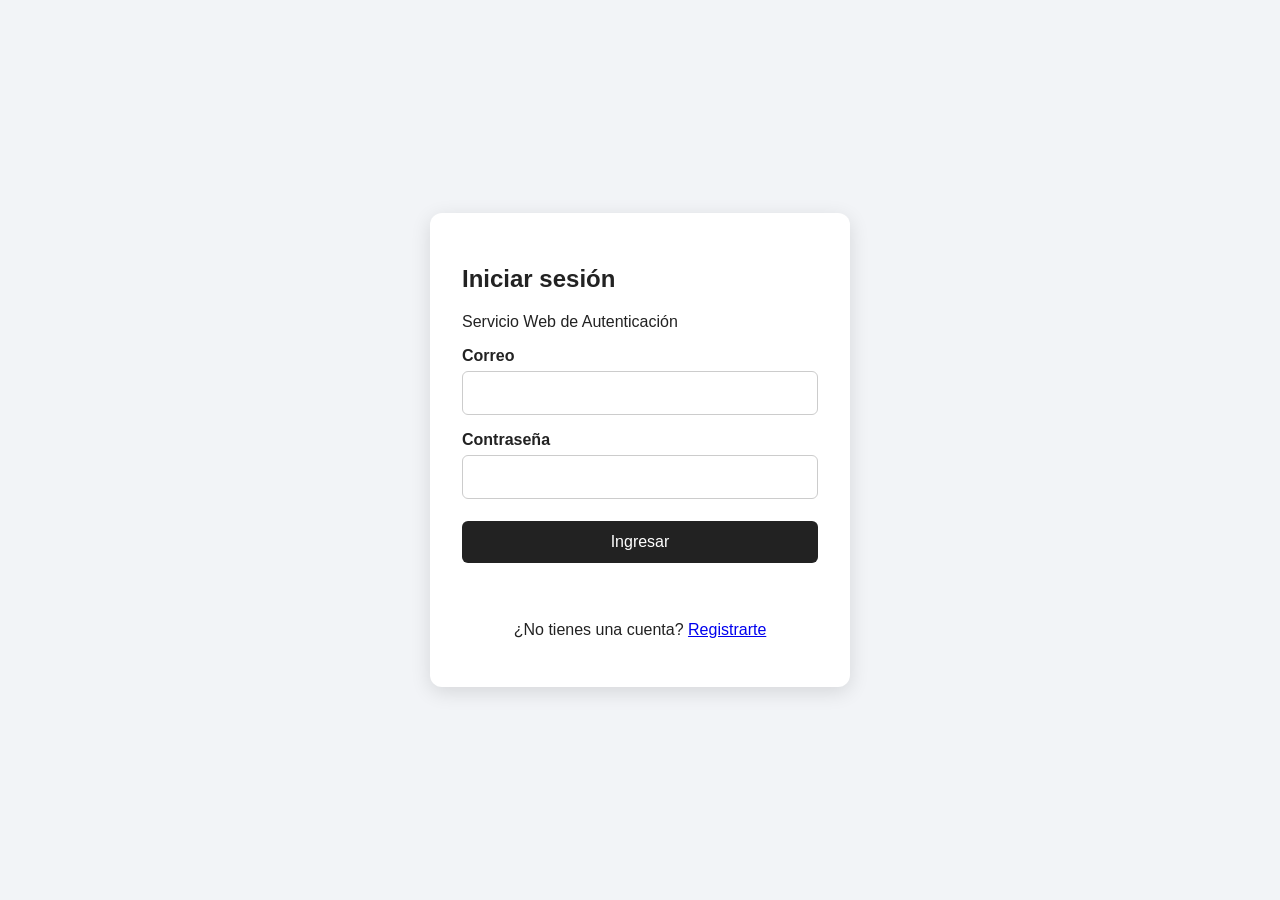
==== frontend/src/main/webapp/index.html @ c3def380 "Inicializar proyecto" ====
<!DOCTYPE html>
<html lang="es">
<head>
<meta charset="UTF-8">
<meta name="viewport" content="width=device-width, initial-scale=1.0">
<title>Inicio de sesión</title>
<link rel="stylesheet" href="css/estilos.css">
</head>
<body>
<main class="contenedor">
<section class="tarjeta">
<h1>Iniciar sesión</h1>
<p>Servicio Web de Autenticación</p>
<form id="loginForm">
<label for="correo">Correo</label>
<input id="correo" type="email" required>
<label for="password">Contraseña</label>
<input id="password" type="password" required>
<button type="submit">Ingresar</button>
</form>
<div id="mensaje"></div>
<p class="enlace">¿No tienes una cuenta? <a href="registro.html">Registrarte</a></p>
</section>
</main>
<script src="js/login.js"></script>
</body>
</html>
---- frontend/src/main/webapp/css/estilos.css ----
* { box-sizing: border-box; }
body { margin:0; font-family:Arial,sans-serif; background:#f2f4f7; color:#222; }
.contenedor { min-height:100vh; display:flex; align-items:center; justify-content:center; padding:20px; }
.tarjeta { width:100%; max-width:420px; background:white; padding:32px; border-radius:12px; box-shadow:0 5px 20px rgba(0,0,0,.12); }
label { display:block; margin-top:16px; margin-bottom:6px; font-weight:bold; }
input { width:100%; padding:12px; border:1px solid #ccc; border-radius:6px; font-size:16px; }
button { width:100%; margin-top:22px; padding:12px; border:0; border-radius:6px; cursor:pointer; font-size:16px; background:#222; color:white; }
#mensaje { margin-top:18px; padding:10px; border-radius:6px; }
.exito { background:#e7f6e7; color:#176b17; }
.error { background:#fde8e8; color:#a11; }
.enlace { margin-top:20px; text-align:center; }
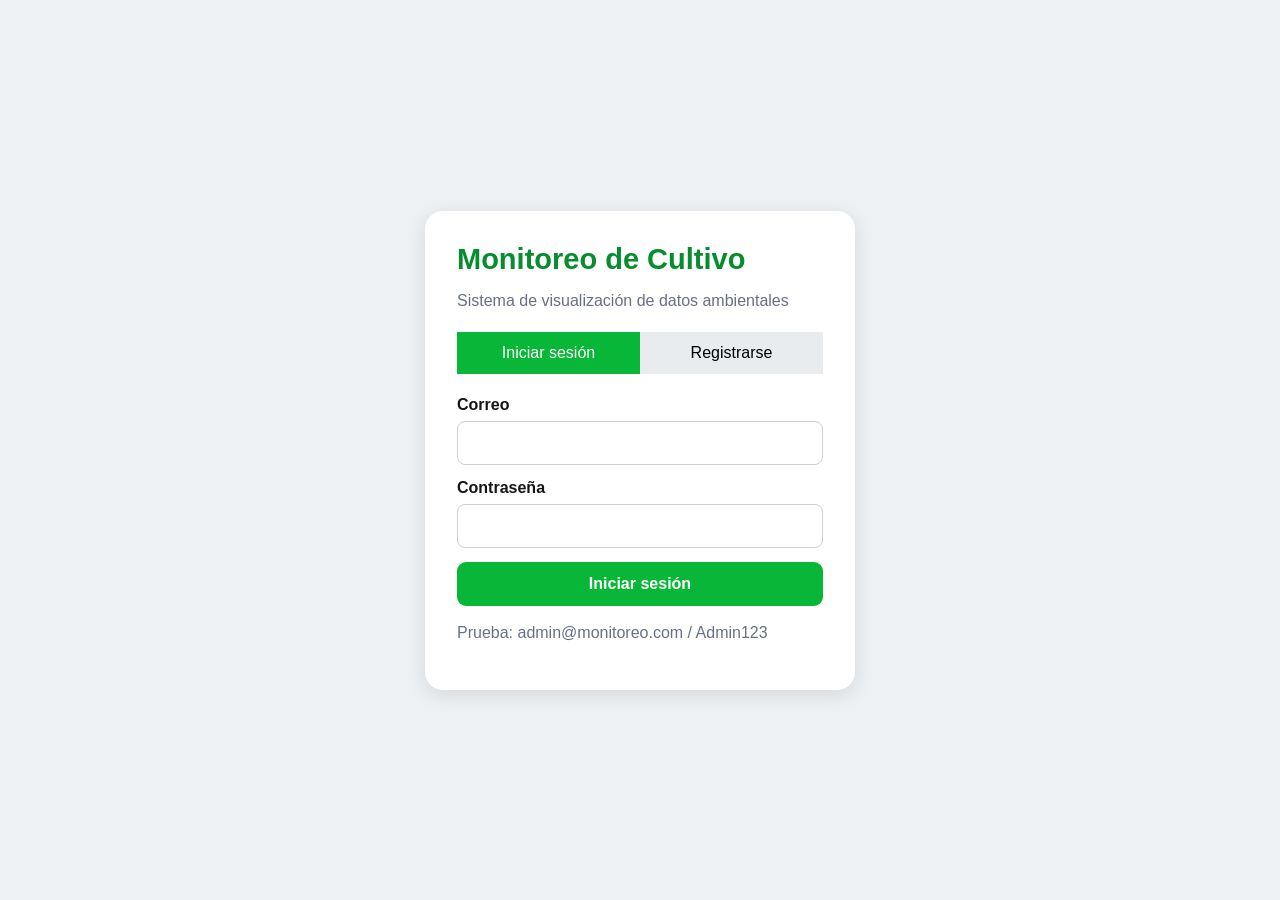
==== commit 4c3269a1: "Proyecto final" ====
--- a/frontend/src/main/webapp/index.html
+++ b/frontend/src/main/webapp/index.html
@@ -1,27 +1,13 @@
 <!DOCTYPE html>
 <html lang="es">
 <head>
-<meta charset="UTF-8">
-<meta name="viewport" content="width=device-width, initial-scale=1.0">
-<title>Inicio de sesión</title>
-<link rel="stylesheet" href="css/estilos.css">
+    <meta charset="UTF-8">
+    <meta name="viewport" content="width=device-width, initial-scale=1.0">
+    <title>Monitoreo de Cultivo Medicinal</title>
+    <link rel="stylesheet" href="css/styles.css">
 </head>
 <body>
-<main class="contenedor">
-<section class="tarjeta">
-<h1>Iniciar sesión</h1>
-<p>Servicio Web de Autenticación</p>
-<form id="loginForm">
-<label for="correo">Correo</label>
-<input id="correo" type="email" required>
-<label for="password">Contraseña</label>
-<input id="password" type="password" required>
-<button type="submit">Ingresar</button>
-</form>
-<div id="mensaje"></div>
-<p class="enlace">¿No tienes una cuenta? <a href="registro.html">Registrarte</a></p>
-</section>
-</main>
-<script src="js/login.js"></script>
+<div id="app"></div>
+<script src="js/app.js"></script>
 </body>
 </html>
--- a/frontend/src/main/webapp/css/styles.css
+++ b/frontend/src/main/webapp/css/styles.css
@@ -0,0 +1,119 @@
+* { box-sizing: border-box; }
+body {
+    margin: 0;
+    font-family: Arial, Helvetica, sans-serif;
+    background: #f2f3f5;
+    color: #161616;
+}
+button, input, select { font: inherit; }
+button { cursor: pointer; }
+.layout { display: flex; min-height: 100vh; }
+.sidebar {
+    width: 286px;
+    background: #058b2c;
+    color: white;
+    position: fixed;
+    top: 0; bottom: 0; left: 0;
+}
+.brand {
+    height: 78px;
+    padding: 0 20px;
+    display: flex;
+    align-items: center;
+    font-size: 28px;
+    font-weight: 700;
+    background: #087f2a;
+}
+.nav button {
+    width: 100%;
+    padding: 20px 24px;
+    background: transparent;
+    color: white;
+    border: 0;
+    border-bottom: 1px solid rgba(255,255,255,.22);
+    text-align: left;
+    font-size: 18px;
+}
+.nav button.active { background: #0ab83a; }
+.main { margin-left: 286px; width: calc(100% - 286px); padding: 28px 24px; }
+.topbar { display:flex; justify-content:space-between; align-items:center; gap:15px; }
+h1 { margin: 0 0 28px; font-size: 31px; }
+h2 { margin: 0 0 18px; }
+.btn {
+    border: 0;
+    border-radius: 9px;
+    padding: 13px 20px;
+    font-weight: 600;
+}
+.btn-primary { background:#08b737; color:white; }
+.btn-danger { background:#ef3d43; color:white; padding:9px 15px; }
+.btn-secondary { background:#e4e7eb; color:#222; }
+.cards { display:grid; grid-template-columns:repeat(3,1fr); gap:22px; margin-bottom:32px; }
+.card {
+    background:white;
+    border-radius:14px;
+    padding:23px;
+    box-shadow:0 3px 10px rgba(0,0,0,.08);
+}
+.metric-label { color:#667085; font-size:21px; font-weight:600; }
+.metric-value { color:#06b737; font-size:37px; font-weight:700; margin-top:17px; }
+.grid-charts { display:grid; grid-template-columns:repeat(2,1fr); gap:22px; }
+.chart-card { min-height:370px; }
+.chart-head { display:flex; justify-content:space-between; align-items:center; margin-bottom:12px; }
+.chart-title { font-size:20px; font-weight:700; }
+.chart-wrap { height:280px; background:#f1f2f4; border-radius:10px; padding:10px; }
+canvas { width:100%; height:100%; }
+.toolbar { display:flex; gap:10px; flex-wrap:wrap; margin-bottom:20px; }
+.input, select {
+    border:1px solid #cbd1d8;
+    background:white;
+    border-radius:8px;
+    padding:11px 13px;
+    min-width:190px;
+}
+.table-card { padding:0; overflow:hidden; }
+table { width:100%; border-collapse:collapse; background:white; }
+th { background:#07b936; color:white; text-align:left; padding:16px; }
+td { padding:16px; border-bottom:1px solid #e4e7eb; }
+.status { font-weight:600; }
+.status.active { color:#079c32; }
+.status.inactive { color:#d03a3a; }
+.empty { padding:30px; text-align:center; color:#667085; }
+.modal-backdrop {
+    position:fixed; inset:0; background:rgba(0,0,0,.45);
+    display:flex; align-items:center; justify-content:center; z-index:20;
+}
+.modal {
+    width:min(520px, 92vw); background:white; border-radius:15px; padding:24px;
+}
+.form-row { display:flex; flex-direction:column; gap:7px; margin-bottom:14px; }
+.form-row label { font-weight:600; }
+.alert { padding:12px; border-radius:8px; margin-bottom:15px; }
+.alert.error { background:#ffe5e5; color:#a00; }
+.alert.success { background:#e4faea; color:#08752a; }
+.login-page {
+    min-height:100vh; display:flex; align-items:center; justify-content:center;
+    background:#eef1f3;
+}
+.login-box { width:min(430px,92vw); background:white; padding:32px; border-radius:18px; box-shadow:0 5px 20px rgba(0,0,0,.1); }
+.login-box h1 { color:#078c2e; font-size:29px; margin-bottom:8px; }
+.muted { color:#667085; }
+.login-tabs { display:flex; margin:22px 0; }
+.login-tabs button { flex:1; border:0; padding:12px; background:#e9ecef; }
+.login-tabs button.active { background:#08b737; color:white; }
+.form-control { width:100%; border:1px solid #cbd1d8; padding:12px; border-radius:8px; }
+.full { width:100%; }
+.ws-dot { display:inline-block; width:10px; height:10px; border-radius:50%; background:#d33; margin-right:6px; }
+.ws-dot.ok { background:#08b737; }
+@media(max-width:900px) {
+    .sidebar { width:210px; }
+    .main { margin-left:210px; width:calc(100% - 210px); }
+    .cards { grid-template-columns:1fr; }
+    .grid-charts { grid-template-columns:1fr; }
+}
+@media(max-width:650px) {
+    .sidebar { position:static; width:100%; min-height:auto; }
+    .layout { display:block; }
+    .main { margin-left:0; width:100%; padding:20px; }
+    .brand { height:60px; }
+}
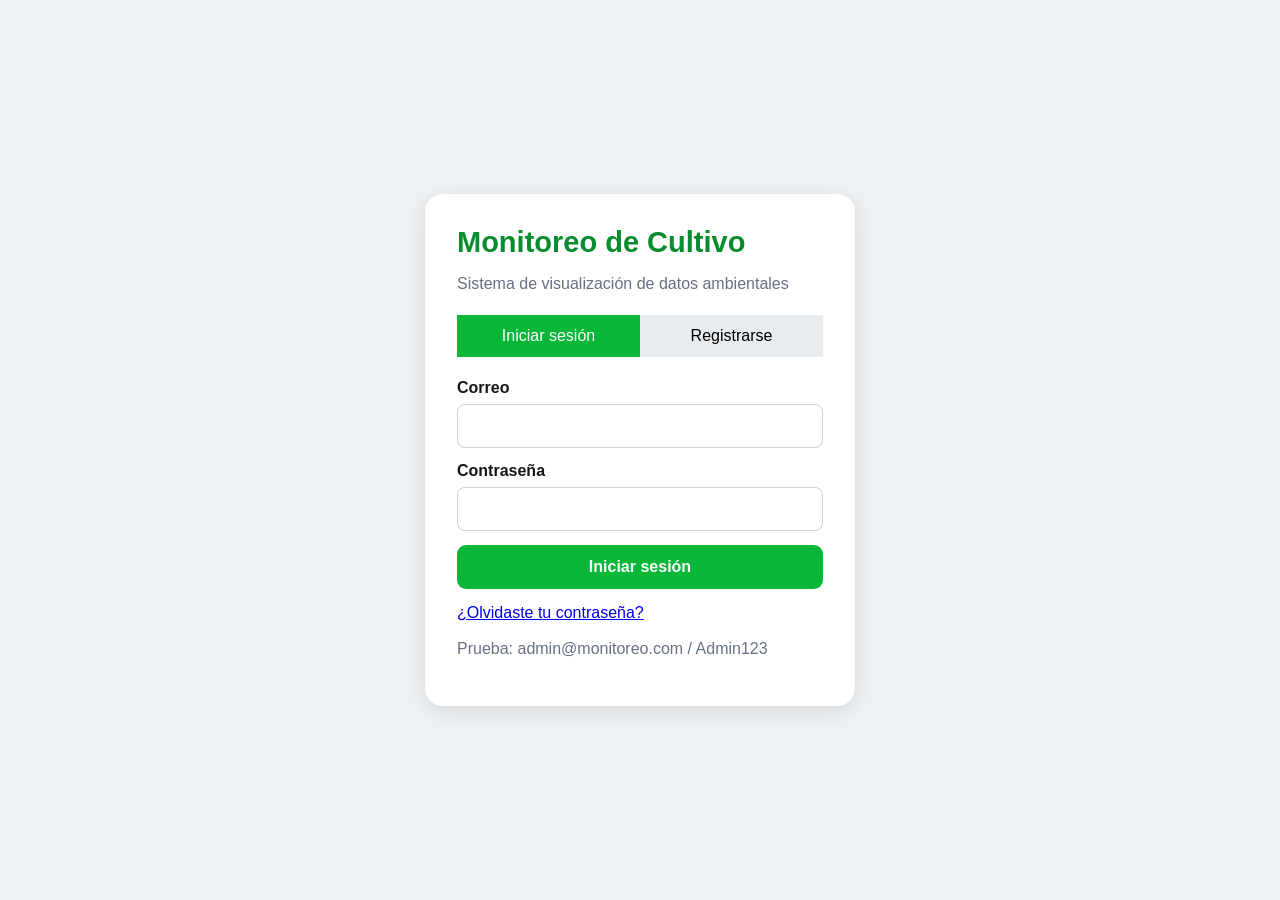
==== commit c82727e1: "Primera version funcional" ====
--- a/frontend/src/main/webapp/index.html
+++ b/frontend/src/main/webapp/index.html
@@ -8,6 +8,6 @@
 </head>
 <body>
 <div id="app"></div>
-<script src="js/app.js"></script>
+<script src="js/app.js?v=20261008-multicuenta"></script>
 </body>
 </html>
--- a/frontend/src/main/webapp/css/styles.css
+++ b/frontend/src/main/webapp/css/styles.css
@@ -117,3 +117,12 @@
     .main { margin-left:0; width:100%; padding:20px; }
     .brand { height:60px; }
 }
+
+/* Perfil de usuario y acciones de borrado */
+.profile-modal { width: min(560px, 94vw); }
+.profile-modal .btn-danger { margin-right: auto; }
+@media(max-width:650px) {
+    .profile-modal > form > div:last-child { justify-content: stretch !important; }
+    .profile-modal > form > div:last-child .btn { width: 100%; }
+    .profile-modal .btn-danger { margin-right: 0; }
+}
